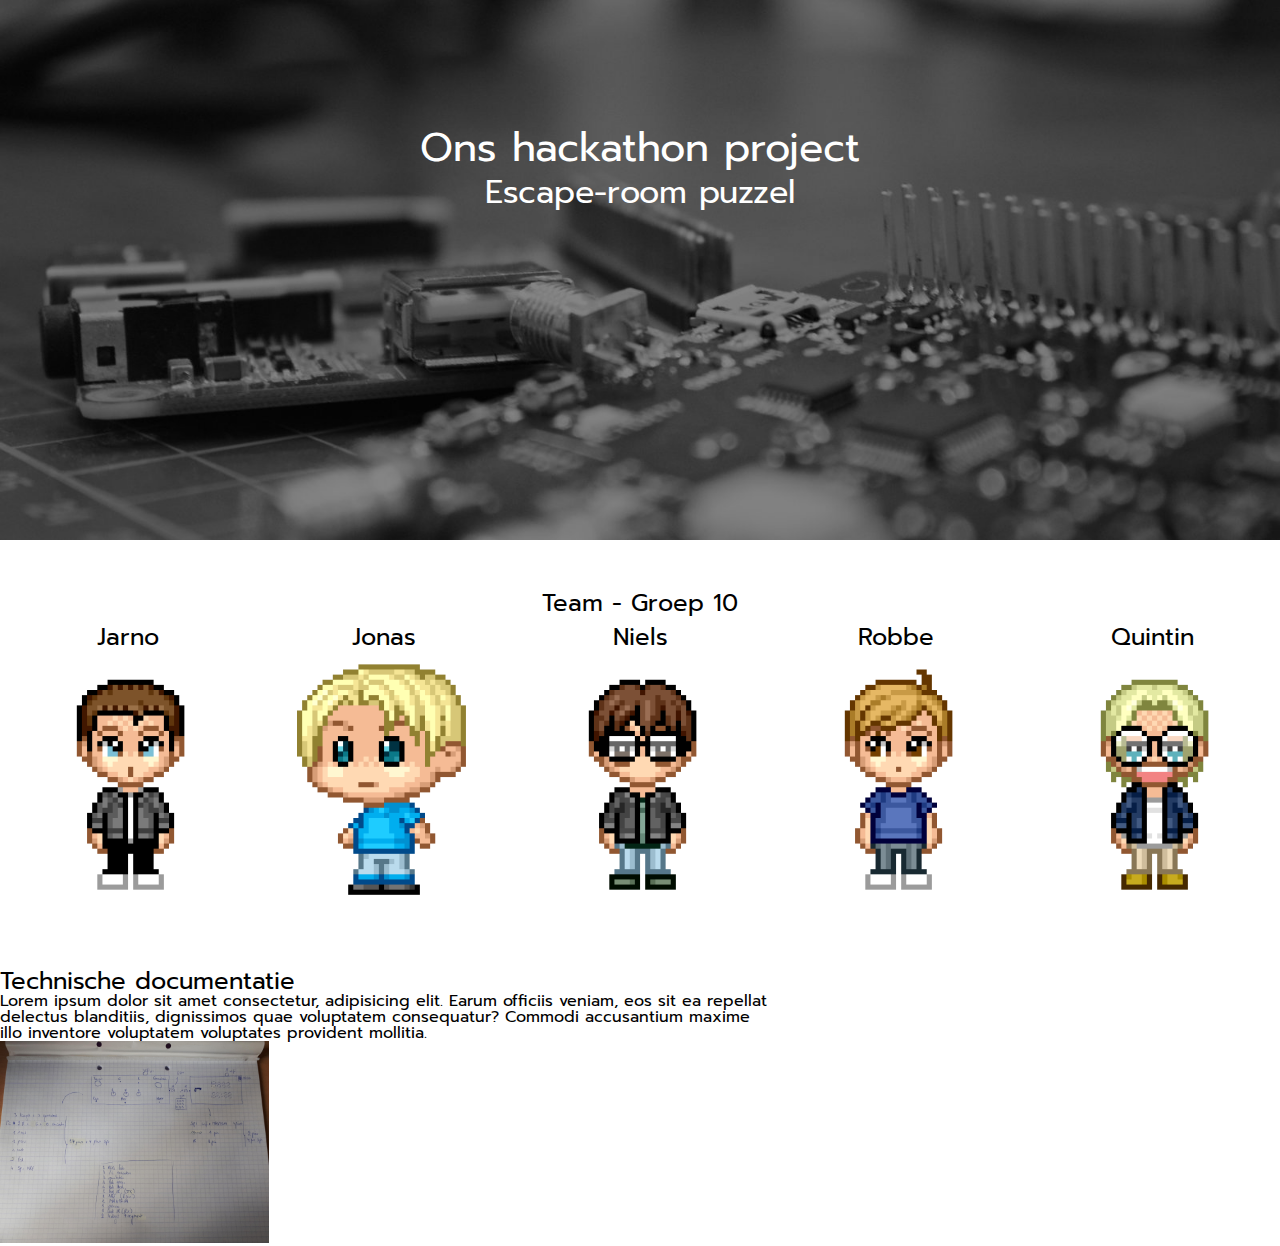
==== site/www/index.html @ fa6bba9a "Avatars toegevoegd-website" ====
<!DOCTYPE html>
<html lang="nl">

<head>
    <meta charset="UTF-8">
    <meta http-equiv="X-UA-Compatible" content="IE=edge">
    <meta name="viewport" content="width=device-width, initial-scale=1.0">
    <link rel="stylesheet" href="css/reset.css">
    <link rel="stylesheet" href="css/stijlblad.css">
    <link href="https://fonts.googleapis.com/css2?family=Prompt:wght@100;400;600&display=swap" rel="stylesheet">
    <link
    rel="stylesheet"
    href="https://cdnjs.cloudflare.com/ajax/libs/animate.css/4.1.1/animate.min.css"
  />
    <title>Hackathon</title>
</head>

<body>
    <header>
        <div>
            <h1>Ons hackathon project</h1>
            <h2>Escape-room puzzel</h2>
        </div>
    </header>

    <main>
        <div id="team">
            <h3>Team - Groep 10</h3>

            <div class="team-container">
                <div class="team-lid">
                    <h3>Jarno</h3>

                    <img src="images/jarno.png" alt="Pixelated Jarno" class="animate__animated animate__bounceIn">
                </div>

                <div class="team-lid">
                    <h3>Jonas</h3>

                    <img src="images/jonas.png" alt="Pixelated Jonas" class="animate__animated animate__bounceIn">
                </div>

                <div class="team-lid">
                    <h3>Niels</h3>

                    <img src="images/Niels.png" alt="Pixelated Niels" class="animate__animated animate__bounceIn">
                </div>

                <div class="team-lid">
                    <h3>Robbe</h3>

                    <img src="images/robbe.png" alt="Pixelated Robbe" class="animate__animated animate__bounceIn">
                </div>

                <div class="team-lid">
                    <h3>Quintin</h3>

                    <img src="images/quintin.png" alt="Pixelated Quintin" class="animate__animated animate__bounceIn">
                </div>
            </div>
        </div>



        <div>
            <h3>Technische documentatie</h3>

            <p>Lorem ipsum dolor sit amet consectetur, adipisicing elit. Earum officiis veniam, eos sit ea repellat
                delectus blanditiis, dignissimos quae voluptatem consequatur? Commodi accusantium maxime illo inventore
                voluptatem voluptates provident mollitia.</p>
            <div class="foto-container">
                <img src="images/earlyDoc.jpg" alt="Eerste schets">
            </div>
        </div>


    </main>



</body>

</html>
---- site/www/css/stijlblad.css ----
html{
    font-family: 'Prompt', sans-serif;
}
header{
    height:60vh;
    display: flex;
    width: 100%;
    align-items:center;
    flex-direction: column;
    background-image: url("../images/header.jpg");
    background-size: cover;
    background-repeat: no-repeat;
}
header div{
    margin-top: 10%;
    color: white;
    text-align: center;
}
h1{
    font-size: 2.5em;
}
h2{
    font-size: 2em;
}
h3{
    font-size: 1.5em;
}
header div h2{
    margin-top: 2%;
}
main{
    display: flex;
    flex-direction: column;
}
main div{
    width: 60%;
}
#team{
    width: 100%;
}
#team h3{
    text-align: center;
    margin-top: 4%;
}
.team-container{
    display:flex;
    width: 100%;
    margin-bottom: 5%;
    overflow: hidden;
}
.team-lid{
    display: flex;
    flex-direction: column;
}
.foto-container{
    width: 35%;
}
img{
    width: 100%;
}
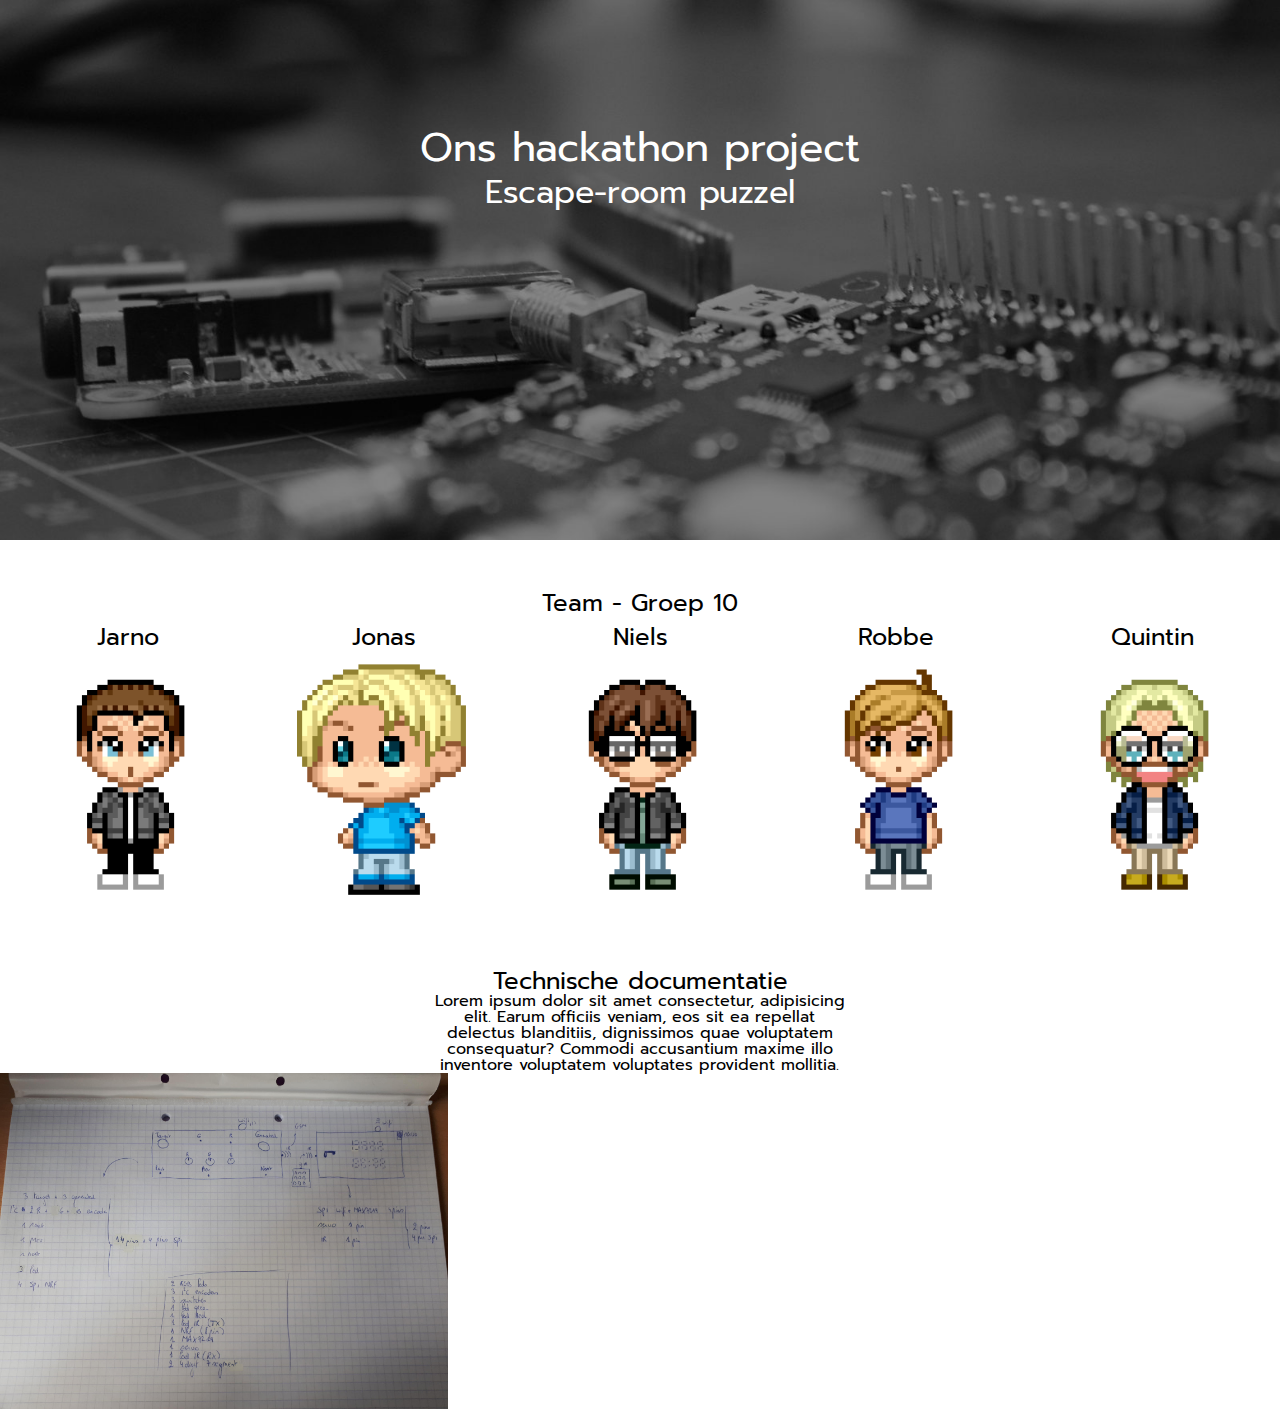
==== commit 2f24c72b: "d" ====
--- a/site/www/index.html
+++ b/site/www/index.html
@@ -62,7 +62,7 @@
 
 
 
-        <div>
+        <section>
             <h3>Technische documentatie</h3>
 
             <p>Lorem ipsum dolor sit amet consectetur, adipisicing elit. Earum officiis veniam, eos sit ea repellat
@@ -71,7 +71,7 @@
             <div class="foto-container">
                 <img src="images/earlyDoc.jpg" alt="Eerste schets">
             </div>
-        </div>
+        </section>
 
 
     </main>
--- a/site/www/css/stijlblad.css
+++ b/site/www/css/stijlblad.css
@@ -57,4 +57,11 @@
 }
 img{
     width: 100%;
+}
+section{
+    text-align: center;
+}
+section p {
+    width:33%;
+    margin: 0 auto;
 }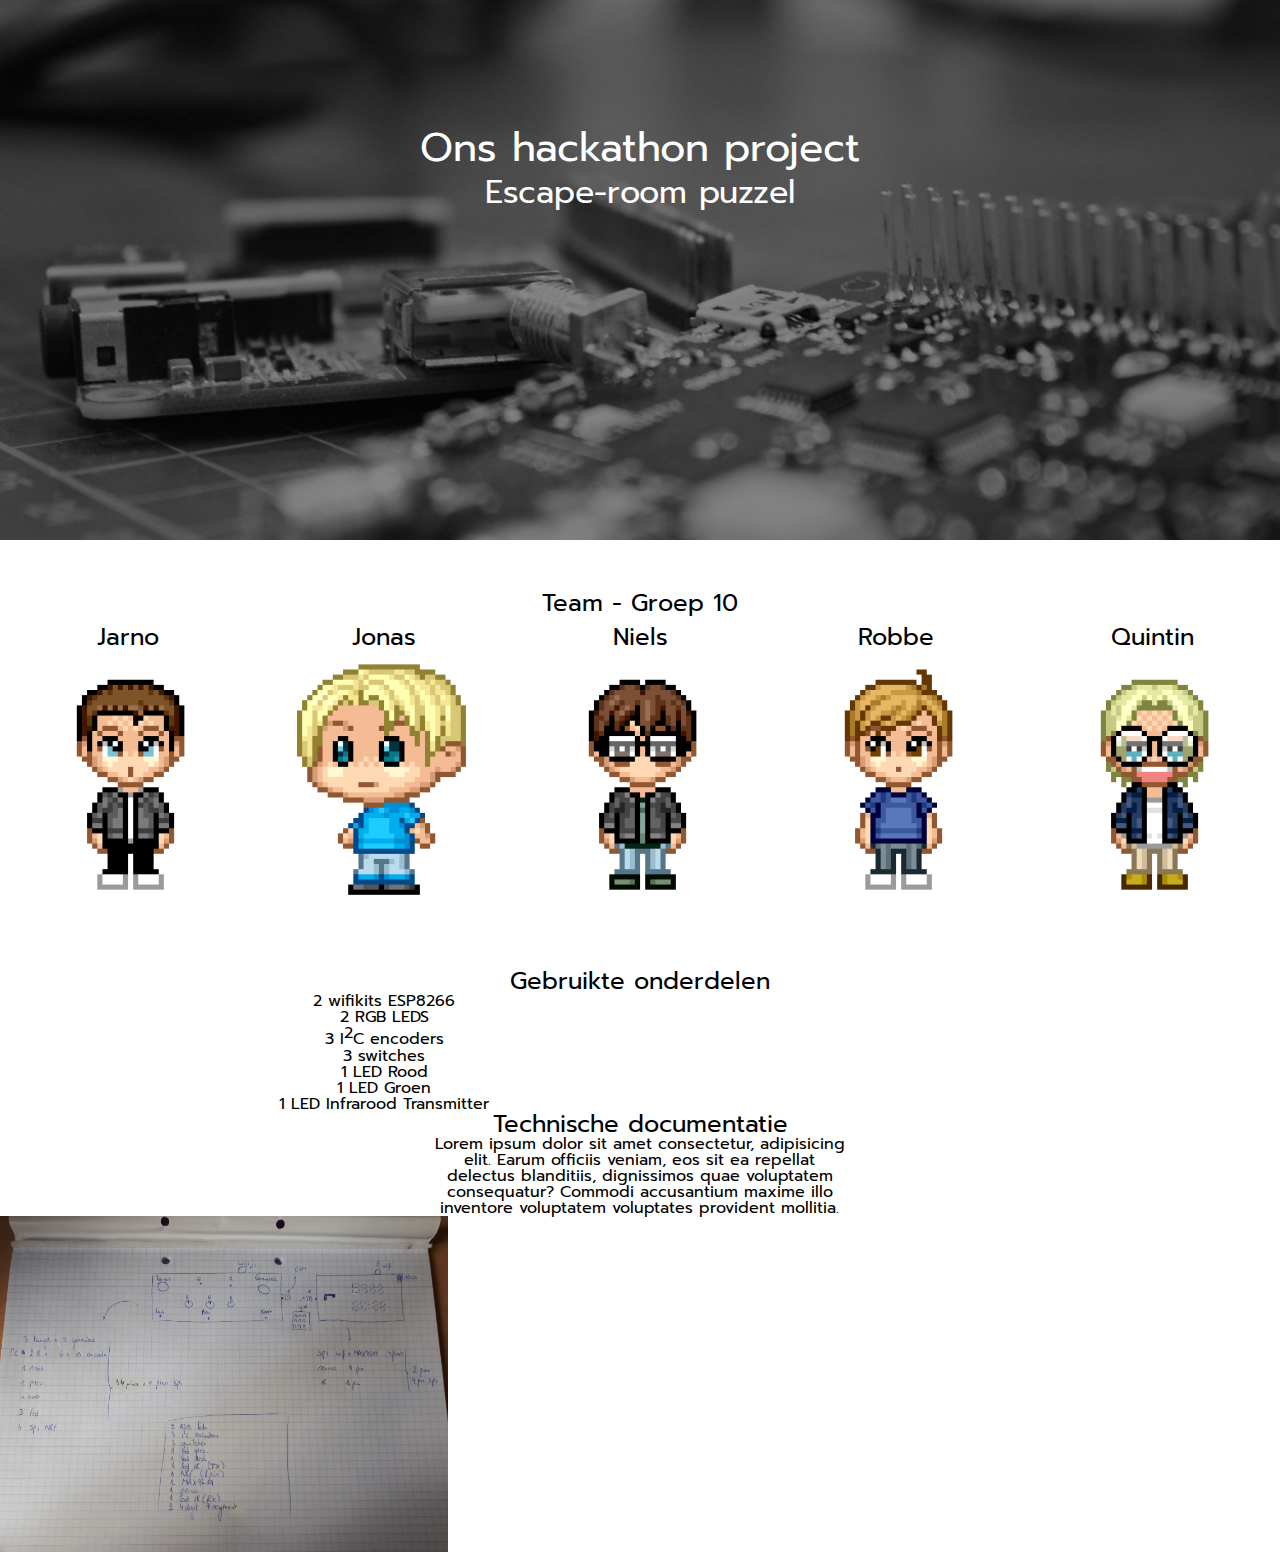
==== commit cc53498d: "onderdelen" ====
--- a/site/www/index.html
+++ b/site/www/index.html
@@ -8,10 +8,7 @@
     <link rel="stylesheet" href="css/reset.css">
     <link rel="stylesheet" href="css/stijlblad.css">
     <link href="https://fonts.googleapis.com/css2?family=Prompt:wght@100;400;600&display=swap" rel="stylesheet">
-    <link
-    rel="stylesheet"
-    href="https://cdnjs.cloudflare.com/ajax/libs/animate.css/4.1.1/animate.min.css"
-  />
+    <link rel="stylesheet" href="https://cdnjs.cloudflare.com/ajax/libs/animate.css/4.1.1/animate.min.css" />
     <title>Hackathon</title>
 </head>
 
@@ -60,6 +57,25 @@
             </div>
         </div>
 
+        <section>
+            <h3>Gebruikte onderdelen</h3>
+
+            <div class="tabel">
+                <ul>
+                    <li>2 wifikits ESP8266</li>
+                    <li>2 RGB LEDS</li>
+                    <li>3 I<span class="subscript">2</span>C encoders</li>
+                    <li>3 switches</li>
+                    <li>1 LED Rood</li>
+                    <li>1 LED Groen</li>
+                    <li>1 LED Infrarood Transmitter</li>
+                    <li></li>
+                    <li></li>
+                    <li></li>
+                </ul>
+            </div>
+        </section>
+
 
 
         <section>
--- a/site/www/css/stijlblad.css
+++ b/site/www/css/stijlblad.css
@@ -64,4 +64,7 @@
 section p {
     width:33%;
     margin: 0 auto;
+}
+.subscript{
+    vertical-align: super;
 }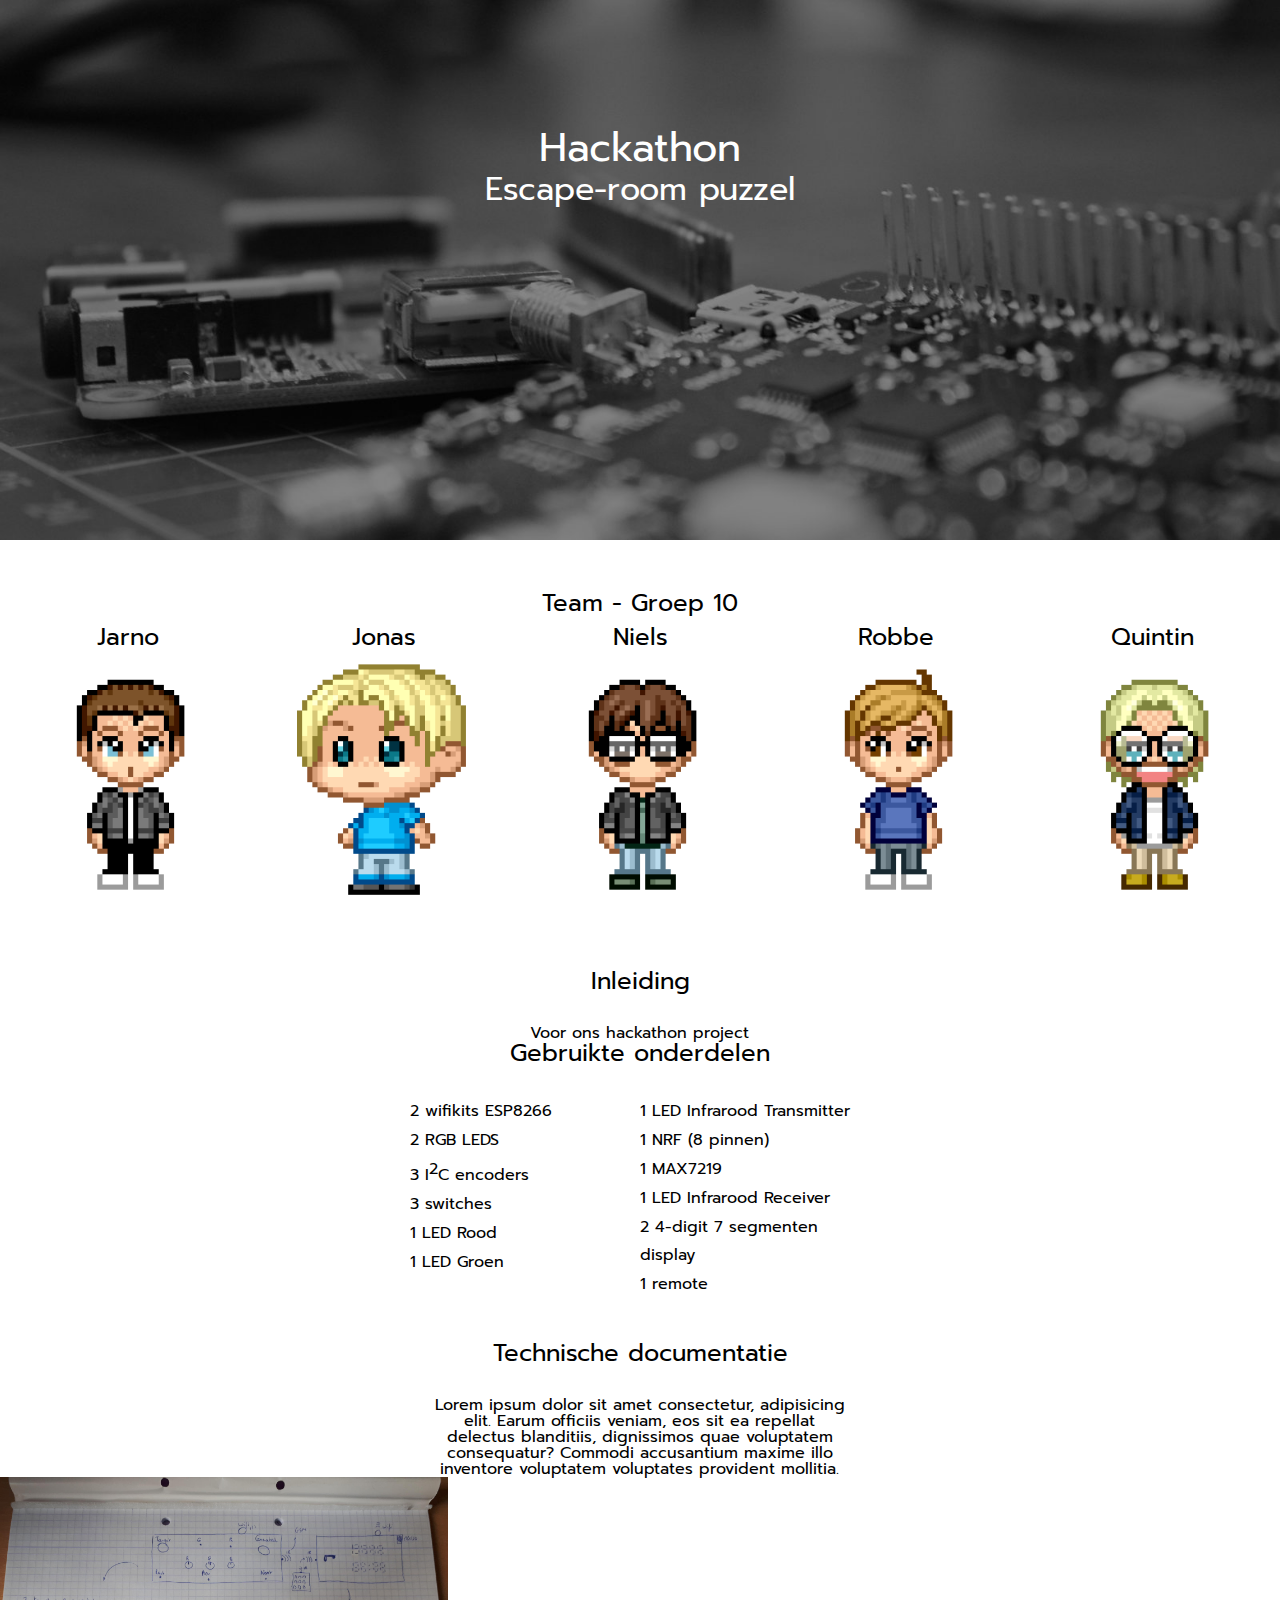
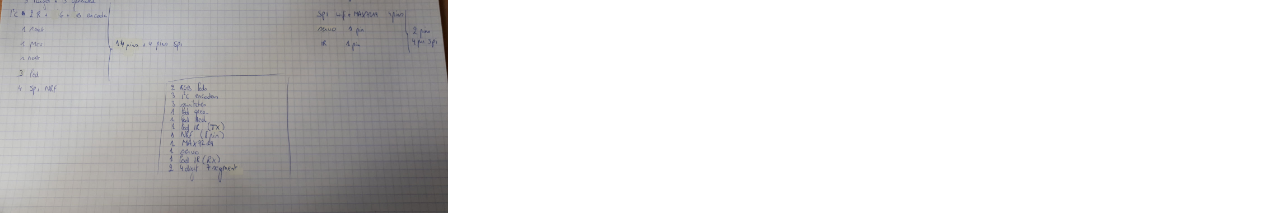
==== commit fdb6254e: "fixes" ====
--- a/site/www/index.html
+++ b/site/www/index.html
@@ -15,7 +15,7 @@
 <body>
     <header>
         <div>
-            <h1>Ons hackathon project</h1>
+            <h1>Hackathon</h1>
             <h2>Escape-room puzzel</h2>
         </div>
     </header>
@@ -58,6 +58,12 @@
         </div>
 
         <section>
+            <h3>Inleiding</h3>
+
+            <p>Voor ons hackathon project</p>
+        </section>
+
+        <section>
             <h3>Gebruikte onderdelen</h3>
 
             <div class="tabel">
@@ -68,15 +74,17 @@
                     <li>3 switches</li>
                     <li>1 LED Rood</li>
                     <li>1 LED Groen</li>
+                </ul>
+                <ul>
                     <li>1 LED Infrarood Transmitter</li>
-                    <li></li>
-                    <li></li>
-                    <li></li>
+                    <li>1 NRF (8 pinnen)</li>
+                    <li>1 MAX7219</li>
+                    <li>1 LED Infrarood Receiver</li>
+                    <li>2 4-digit 7 segmenten display</li>
+                    <li>1 remote</li>
                 </ul>
             </div>
         </section>
-
-
 
         <section>
             <h3>Technische documentatie</h3>
--- a/site/www/css/stijlblad.css
+++ b/site/www/css/stijlblad.css
@@ -65,6 +65,22 @@
     width:33%;
     margin: 0 auto;
 }
+section h3{
+    margin-bottom: 2.5%;
+}
 .subscript{
     vertical-align: super;
+}
+.tabel{
+    margin:0 auto;
+    display: flex;
+    align-items: center;
+    justify-content:center;
+    text-align: left;
+    margin-bottom: 5%;
+}
+.tabel ul{
+    line-height: 180%;
+    height:20vh;
+    width:30%;
 }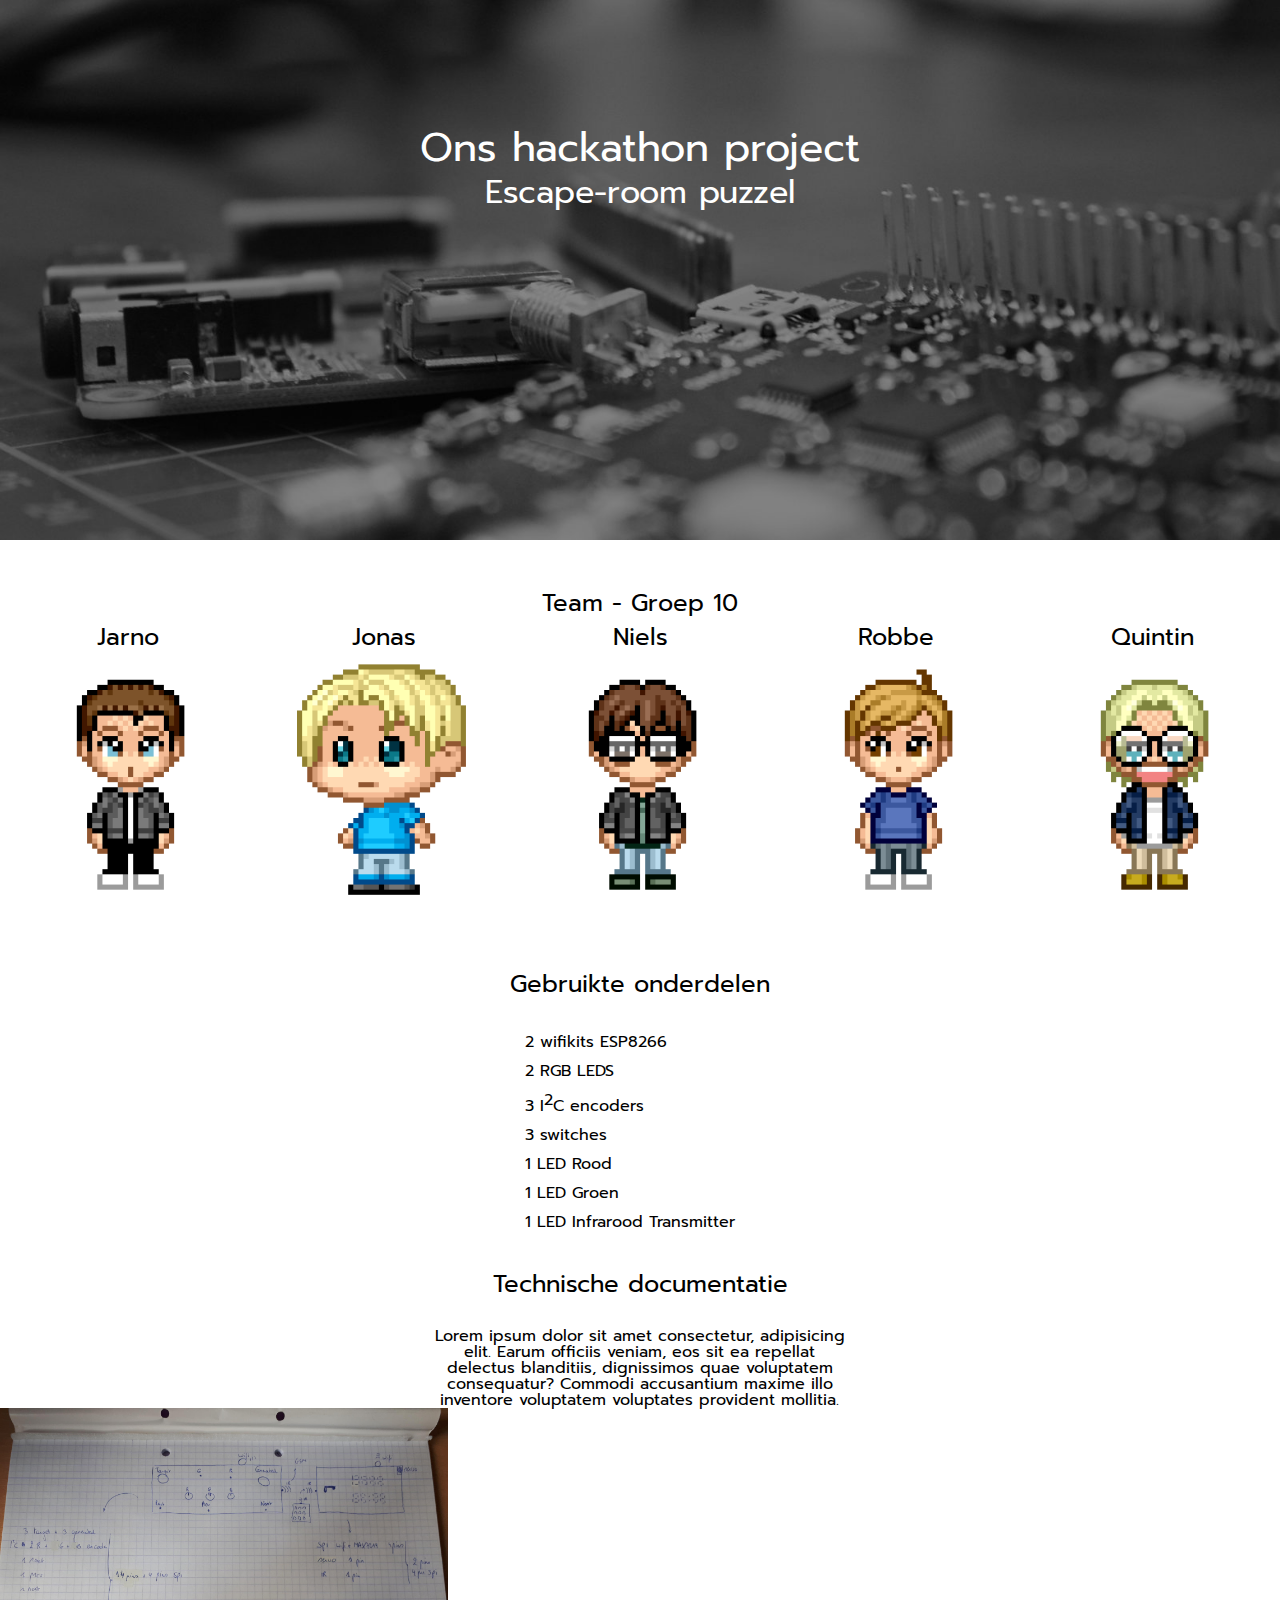
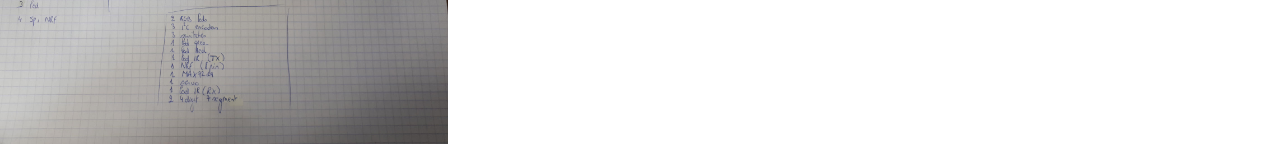
==== commit 308a56e1: "ik heb iets aangepast" ====
--- a/site/www/index.html
+++ b/site/www/index.html
@@ -15,7 +15,7 @@
 <body>
     <header>
         <div>
-            <h1>Hackathon</h1>
+            <h1>Ons hackathon project</h1>
             <h2>Escape-room puzzel</h2>
         </div>
     </header>
@@ -28,40 +28,34 @@
                 <div class="team-lid">
                     <h3>Jarno</h3>
 
-                    <img src="images/jarno.png" alt="Pixelated Jarno" class="animate__animated animate__bounceIn">
+                    <a href="./team/jarno.html"><img src="images/jarno.png" alt="Pixelated Jarno" class="animate__animated animate__bounceIn"></a>
                 </div>
 
                 <div class="team-lid">
                     <h3>Jonas</h3>
 
-                    <img src="images/jonas.png" alt="Pixelated Jonas" class="animate__animated animate__bounceIn">
+                    <a href="./team/jonas.html"><img src="images/jonas.png" alt="Pixelated Jonas" class="animate__animated animate__bounceIn"></a>
                 </div>
 
                 <div class="team-lid">
                     <h3>Niels</h3>
 
-                    <img src="images/Niels.png" alt="Pixelated Niels" class="animate__animated animate__bounceIn">
+                    <a href="./team/niels.html"><img src="images/Niels.png" alt="Pixelated Niels" class="animate__animated animate__bounceIn"></a>
                 </div>
 
                 <div class="team-lid">
                     <h3>Robbe</h3>
 
-                    <img src="images/robbe.png" alt="Pixelated Robbe" class="animate__animated animate__bounceIn">
+                    <a href="./team/robbe.html"><img src="images/robbe.png" alt="Pixelated Robbe" class="animate__animated animate__bounceIn"></a>
                 </div>
 
                 <div class="team-lid">
                     <h3>Quintin</h3>
 
-                    <img src="images/quintin.png" alt="Pixelated Quintin" class="animate__animated animate__bounceIn">
+                    <a href="./team/quintin.html"><img src="images/quintin.png" alt="Pixelated Quintin" class="animate__animated animate__bounceIn"></a>
                 </div>
             </div>
         </div>
-
-        <section>
-            <h3>Inleiding</h3>
-
-            <p>Voor ons hackathon project</p>
-        </section>
 
         <section>
             <h3>Gebruikte onderdelen</h3>
@@ -74,17 +68,15 @@
                     <li>3 switches</li>
                     <li>1 LED Rood</li>
                     <li>1 LED Groen</li>
-                </ul>
-                <ul>
                     <li>1 LED Infrarood Transmitter</li>
-                    <li>1 NRF (8 pinnen)</li>
-                    <li>1 MAX7219</li>
-                    <li>1 LED Infrarood Receiver</li>
-                    <li>2 4-digit 7 segmenten display</li>
-                    <li>1 remote</li>
+                    <li></li>
+                    <li></li>
+                    <li></li>
                 </ul>
             </div>
         </section>
+
+
 
         <section>
             <h3>Technische documentatie</h3>
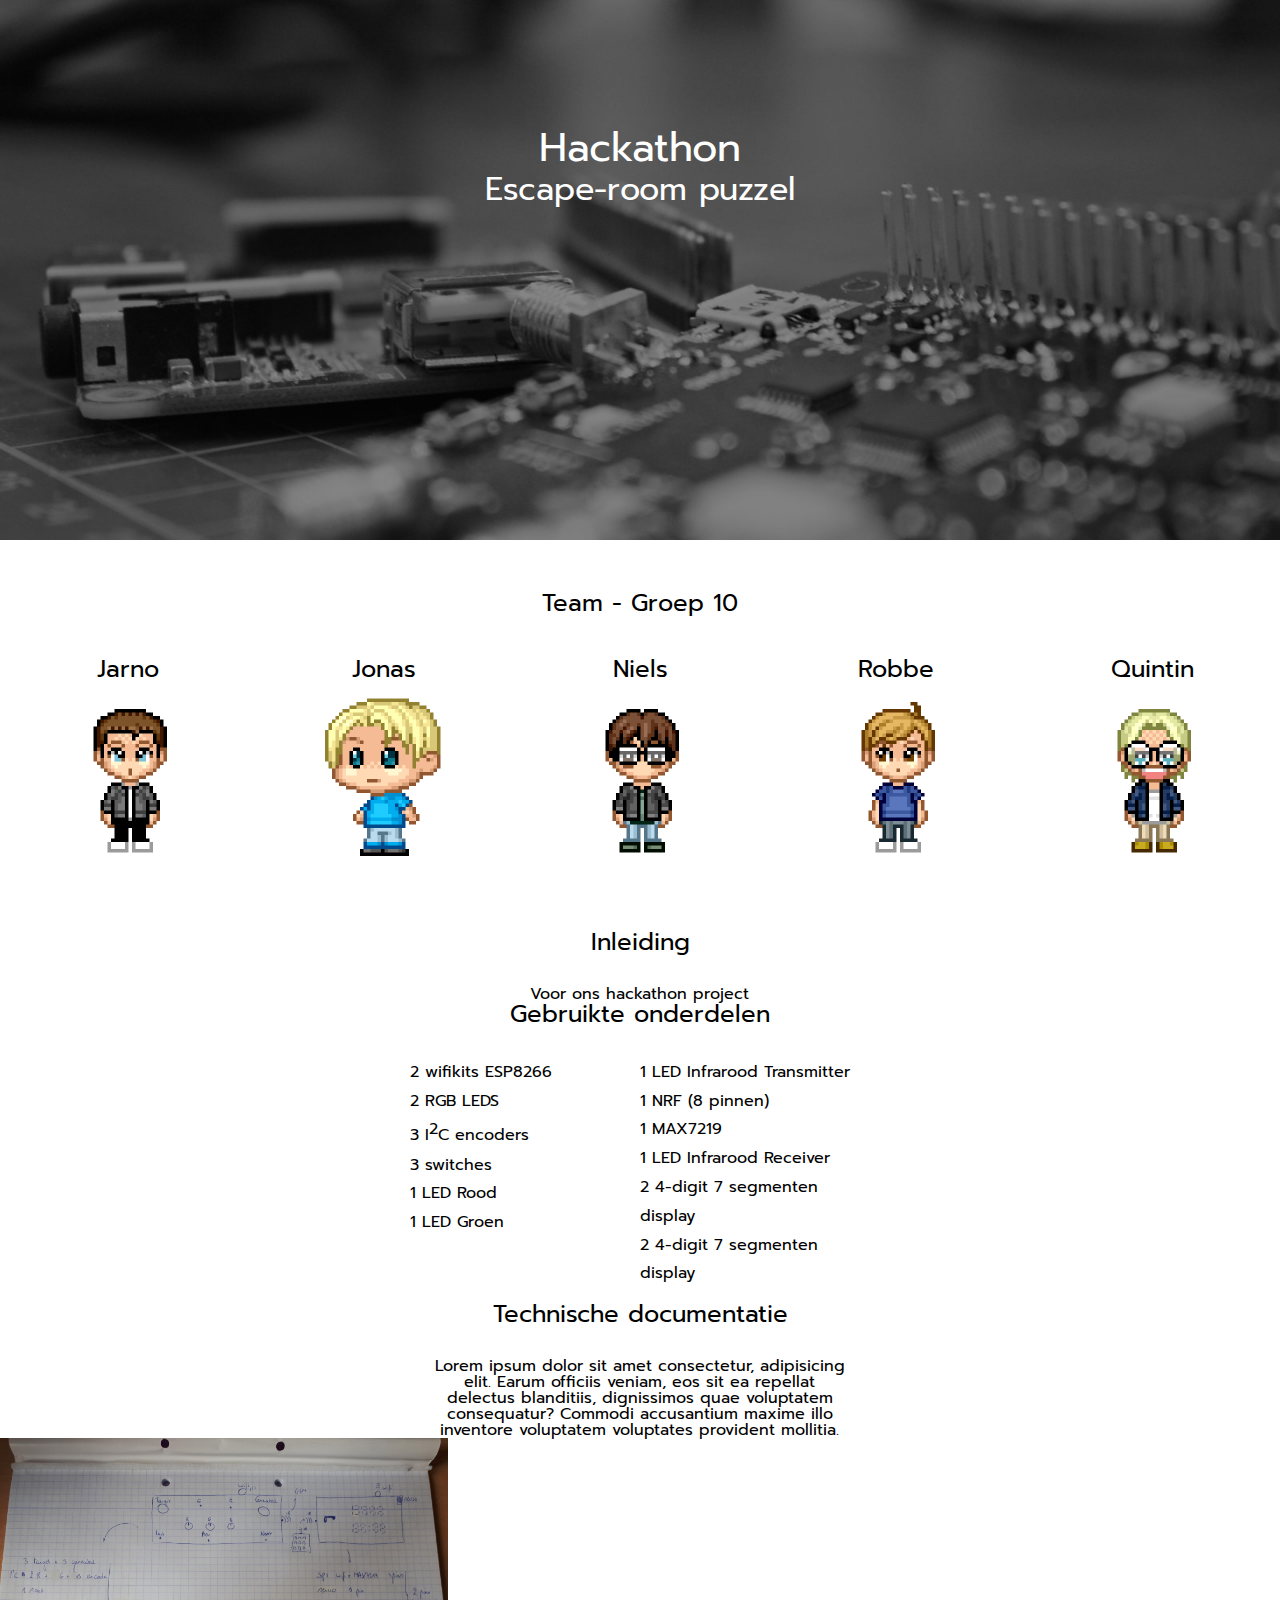
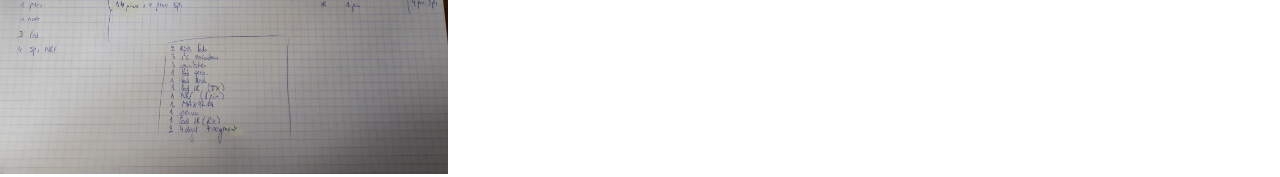
==== commit d3e119a7: "Hovers" ====
--- a/site/www/index.html
+++ b/site/www/index.html
@@ -15,7 +15,7 @@
 <body>
     <header>
         <div>
-            <h1>Ons hackathon project</h1>
+            <h1>Hackathon</h1>
             <h2>Escape-room puzzel</h2>
         </div>
     </header>
@@ -27,35 +27,65 @@
             <div class="team-container">
                 <div class="team-lid">
                     <h3>Jarno</h3>
-
-                    <a href="./team/jarno.html"><img src="images/jarno.png" alt="Pixelated Jarno" class="animate__animated animate__bounceIn"></a>
+                    <a href="./team/jarno.html">
+                        <div class="foto-wrap">
+                            <img src="images/jarno.png" alt="Pixelated Jarno"
+                                class="animate__animated animate__bounceIn">
+                            <p>Bekijk zijn werk</p>
+                        </div>
+                    </a>
                 </div>
-
                 <div class="team-lid">
                     <h3>Jonas</h3>
-
-                    <a href="./team/jonas.html"><img src="images/jonas.png" alt="Pixelated Jonas" class="animate__animated animate__bounceIn"></a>
+                    <a href="./team/jonas.html">
+                        <div class="foto-wrap">
+                            <img src="images/jonas.png" alt="Pixelated Jonas"
+                                class="animate__animated animate__bounceIn">
+                            <p>Bekijk zijn werk</p>
+                        </div>
+                    </a>
                 </div>
 
                 <div class="team-lid">
                     <h3>Niels</h3>
-
-                    <a href="./team/niels.html"><img src="images/Niels.png" alt="Pixelated Niels" class="animate__animated animate__bounceIn"></a>
+                    <a href="./team/niels.html">
+                        <div class="foto-wrap">
+                            <img src="images/Niels.png" alt="Pixelated Niels"
+                                class="animate__animated animate__bounceIn">
+                            <p>Bekijk zijn werk</p>
+                        </div>
+                    </a>
                 </div>
 
                 <div class="team-lid">
                     <h3>Robbe</h3>
-
-                    <a href="./team/robbe.html"><img src="images/robbe.png" alt="Pixelated Robbe" class="animate__animated animate__bounceIn"></a>
+                    <a href="./team/robbe.html">
+                        <div class="foto-wrap">
+                            <img src="images/robbe.png" alt="Pixelated Robbe"
+                                class="animate__animated animate__bounceIn">
+                            <p>Bekijk zijn werk</p>
+                        </div>
+                    </a>
                 </div>
 
                 <div class="team-lid">
                     <h3>Quintin</h3>
-
-                    <a href="./team/quintin.html"><img src="images/quintin.png" alt="Pixelated Quintin" class="animate__animated animate__bounceIn"></a>
+                    <a href="./team/quintin.html">
+                        <div class="foto-wrap">
+                            <img src="images/quintin.png" alt="Pixelated Quintin"
+                                class="animate__animated animate__bounceIn">
+                            <p>Bekijk zijn werk</p>
+                        </div>
+                    </a>
                 </div>
             </div>
         </div>
+
+        <section>
+            <h3>Inleiding</h3>
+
+            <p>Voor ons hackathon project</p>
+        </section>
 
         <section>
             <h3>Gebruikte onderdelen</h3>
@@ -68,10 +98,14 @@
                     <li>3 switches</li>
                     <li>1 LED Rood</li>
                     <li>1 LED Groen</li>
+                </ul>
+                <ul>
                     <li>1 LED Infrarood Transmitter</li>
-                    <li></li>
-                    <li></li>
-                    <li></li>
+                    <li>1 NRF (8 pinnen)</li>
+                    <li>1 MAX7219</li>
+                    <li>1 LED Infrarood Receiver</li>
+                    <li>2 4-digit 7 segmenten display</li>
+                    <li>2 4-digit 7 segmenten display</li>
                 </ul>
             </div>
         </section>
--- a/site/www/css/stijlblad.css
+++ b/site/www/css/stijlblad.css
@@ -41,6 +41,7 @@
 #team h3{
     text-align: center;
     margin-top: 4%;
+    margin-bottom:2.5%;
 }
 .team-container{
     display:flex;
@@ -51,6 +52,43 @@
 .team-lid{
     display: flex;
     flex-direction: column;
+    justify-content: center;
+    align-items: center;
+}
+.team-lid h3{
+
+}
+.foto-wrap{
+    position: relative;
+    width: 70%;
+    margin: 0 auto;
+    transition: all 0.2s ease-in-out;
+}
+.foto-wrap img{
+    transition: all 0.1s ease-in-out;
+}
+.foto-wrap:hover img{
+    filter: blur(5px);
+}
+.foto-wrap:hover p{
+    font-weight: bold;
+    color: black;
+    visibility:visible;
+    opacity:1;
+    display: flex;
+    align-items: center;
+    justify-content: center;
+    text-decoration: underline;
+}
+.foto-wrap p{
+    position: absolute;
+    top: 0;
+    bottom: 0;
+    left: 0;
+    right: 0;
+    color: #fff;
+    visibility: hidden;
+    opacity: 0;
 }
 .foto-container{
     width: 35%;
@@ -83,4 +121,7 @@
     line-height: 180%;
     height:20vh;
     width:30%;
+}
+.team-hover:hover{
+    filter: blur(5px);
 }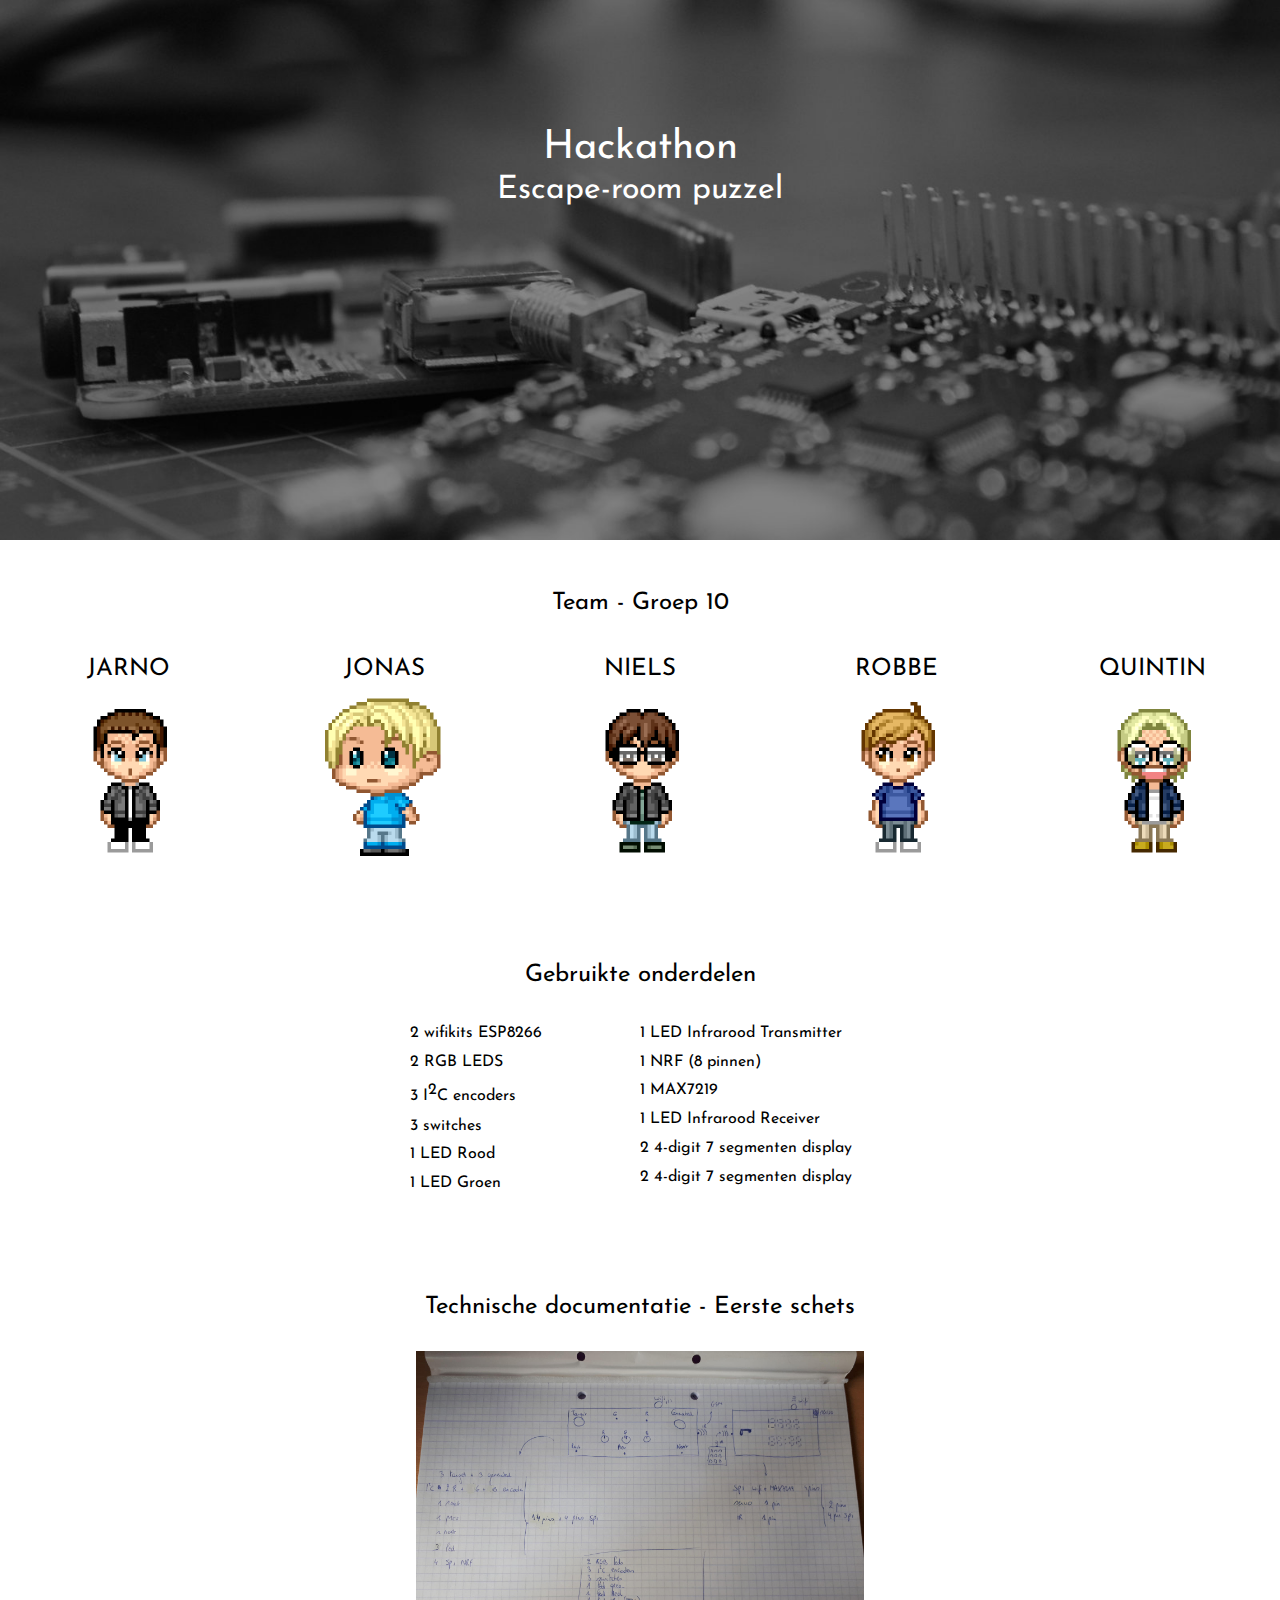
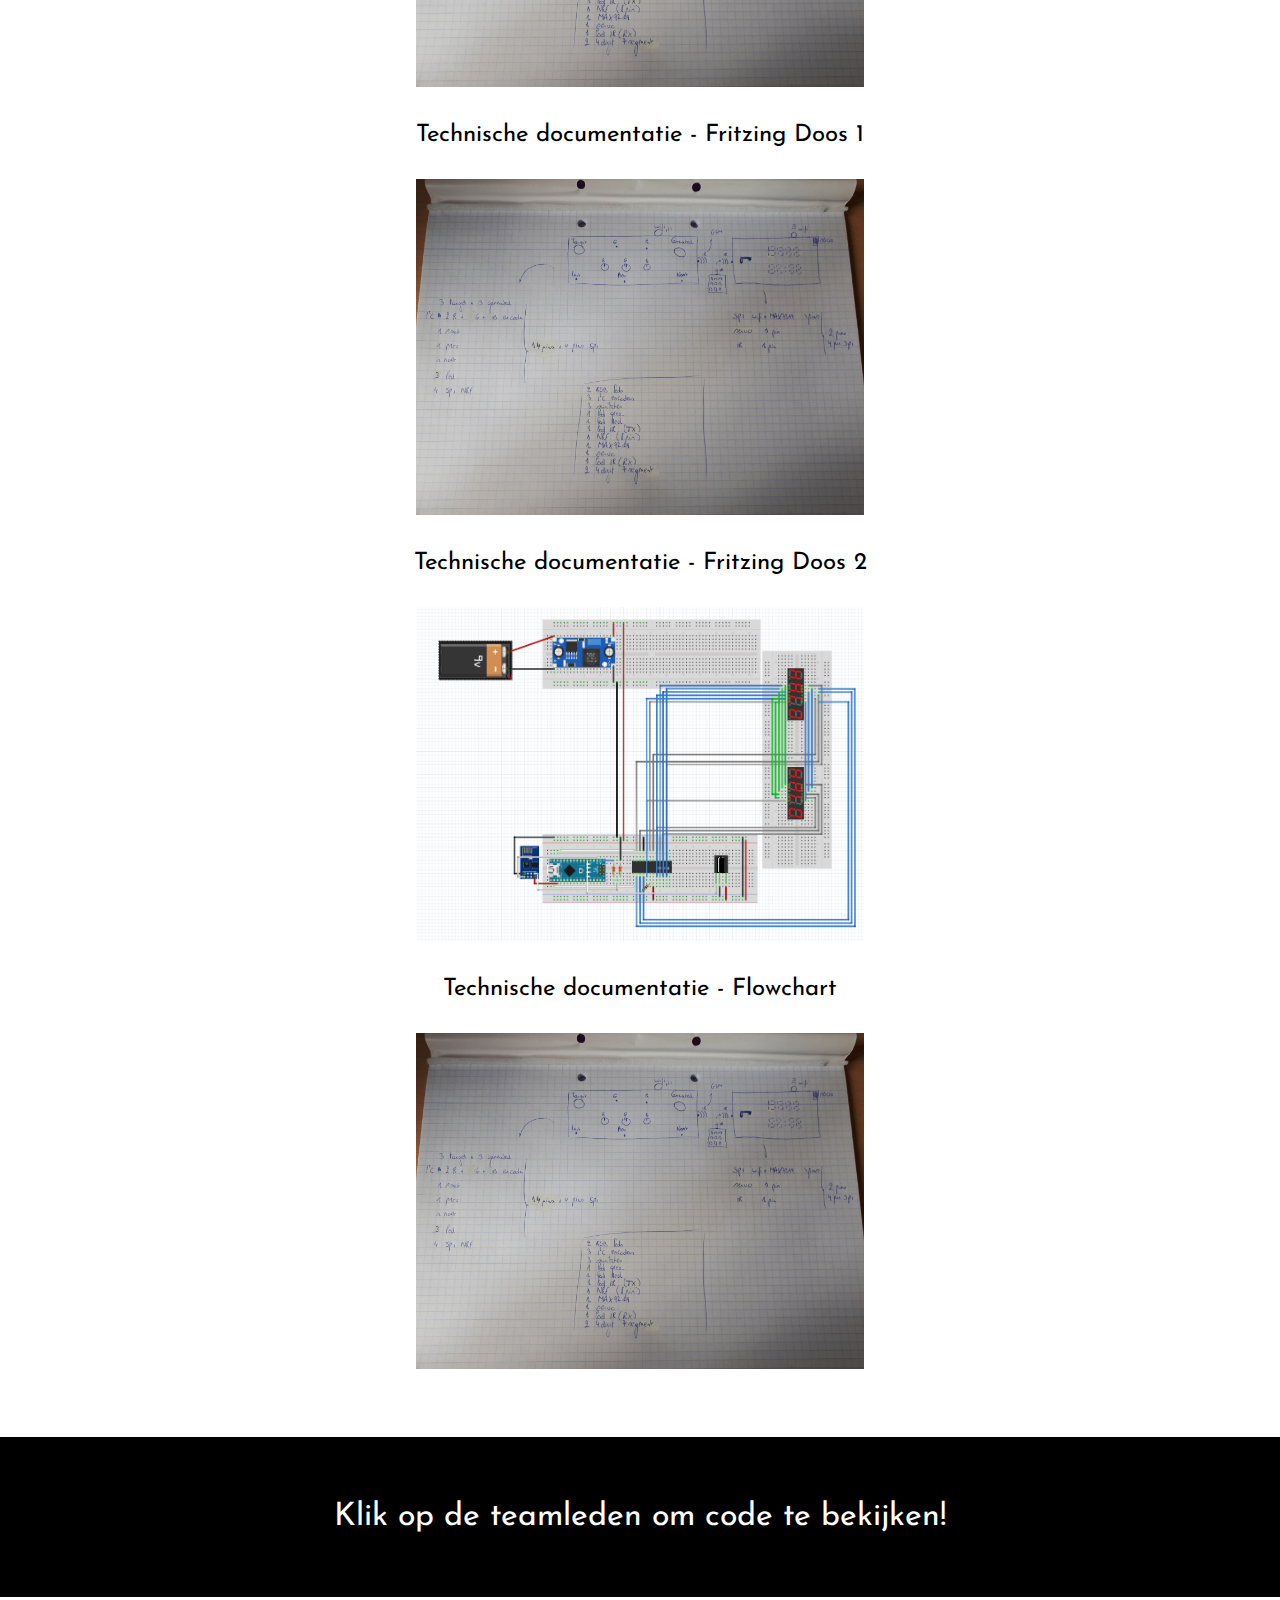
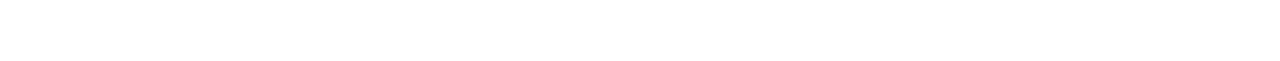
==== commit fb009532: "Favicon, teamleden pagina's etc etc" ====
--- a/site/www/index.html
+++ b/site/www/index.html
@@ -5,9 +5,16 @@
     <meta charset="UTF-8">
     <meta http-equiv="X-UA-Compatible" content="IE=edge">
     <meta name="viewport" content="width=device-width, initial-scale=1.0">
+    <link rel="apple-touch-icon" sizes="180x180" href="images/favicon/apple-touch-icon.png">
+    <link rel="icon" type="image/png" sizes="32x32" href="images/favicon/favicon-32x32.png">
+    <link rel="icon" type="image/png" sizes="16x16" href="images/favicon/favicon-16x16.png">
+    <link rel="manifest" href="images/favicon/site.webmanifest">
+    <link rel="mask-icon" href="images/favicon/safari-pinned-tab.svg" color="#5bbad5">
+    <meta name="msapplication-TileColor" content="#da532c">
+    <meta name="theme-color" content="#ffffff">
     <link rel="stylesheet" href="css/reset.css">
     <link rel="stylesheet" href="css/stijlblad.css">
-    <link href="https://fonts.googleapis.com/css2?family=Prompt:wght@100;400;600&display=swap" rel="stylesheet">
+    <link href="https://fonts.googleapis.com/css2?family=Josefin+Sans:wght@100;400;700&display=swap" rel="stylesheet">
     <link rel="stylesheet" href="https://cdnjs.cloudflare.com/ajax/libs/animate.css/4.1.1/animate.min.css" />
     <title>Hackathon</title>
 </head>
@@ -26,7 +33,7 @@
 
             <div class="team-container">
                 <div class="team-lid">
-                    <h3>Jarno</h3>
+                    <h3>JARNO</h3>
                     <a href="./team/jarno.html">
                         <div class="foto-wrap">
                             <img src="images/jarno.png" alt="Pixelated Jarno"
@@ -36,7 +43,7 @@
                     </a>
                 </div>
                 <div class="team-lid">
-                    <h3>Jonas</h3>
+                    <h3>JONAS</h3>
                     <a href="./team/jonas.html">
                         <div class="foto-wrap">
                             <img src="images/jonas.png" alt="Pixelated Jonas"
@@ -47,7 +54,7 @@
                 </div>
 
                 <div class="team-lid">
-                    <h3>Niels</h3>
+                    <h3>NIELS</h3>
                     <a href="./team/niels.html">
                         <div class="foto-wrap">
                             <img src="images/Niels.png" alt="Pixelated Niels"
@@ -58,7 +65,7 @@
                 </div>
 
                 <div class="team-lid">
-                    <h3>Robbe</h3>
+                    <h3>ROBBE</h3>
                     <a href="./team/robbe.html">
                         <div class="foto-wrap">
                             <img src="images/robbe.png" alt="Pixelated Robbe"
@@ -69,7 +76,7 @@
                 </div>
 
                 <div class="team-lid">
-                    <h3>Quintin</h3>
+                    <h3>QUINTIN</h3>
                     <a href="./team/quintin.html">
                         <div class="foto-wrap">
                             <img src="images/quintin.png" alt="Pixelated Quintin"
@@ -81,11 +88,6 @@
             </div>
         </div>
 
-        <section>
-            <h3>Inleiding</h3>
-
-            <p>Voor ons hackathon project</p>
-        </section>
 
         <section>
             <h3>Gebruikte onderdelen</h3>
@@ -113,19 +115,39 @@
 
 
         <section>
-            <h3>Technische documentatie</h3>
-
-            <p>Lorem ipsum dolor sit amet consectetur, adipisicing elit. Earum officiis veniam, eos sit ea repellat
-                delectus blanditiis, dignissimos quae voluptatem consequatur? Commodi accusantium maxime illo inventore
-                voluptatem voluptates provident mollitia.</p>
+            <h3>Technische documentatie - Eerste schets</h3>
             <div class="foto-container">
                 <img src="images/earlyDoc.jpg" alt="Eerste schets">
+            </div>
+        </section>
+
+        <section>
+            <h3>Technische documentatie - Fritzing Doos 1</h3>
+            <div class="foto-container">
+                <img src="images/earlyDoc.jpg" alt="Flowchart">
+            </div>
+        </section>
+
+        <section>
+            <h3>Technische documentatie - Fritzing Doos 2</h3>
+            <div class="foto-container">
+                <img src="images/doos2.png" alt="Flowchart">
+            </div>
+        </section>
+
+        <section>
+            <h3>Technische documentatie - Flowchart</h3>
+            <div class="foto-container">
+                <img src="images/earlyDoc.jpg" alt="Flowchart">
             </div>
         </section>
 
 
     </main>
 
+    <div class="reminder">
+        <h2>Klik op de teamleden om code te bekijken!</h2>
+    </div>
 
 
 </body>
--- a/site/www/css/stijlblad.css
+++ b/site/www/css/stijlblad.css
@@ -1,5 +1,16 @@
 html{
-    font-family: 'Prompt', sans-serif;
+    font-family: 'Josefin Sans', sans-serif;
+}
+.back{
+    position: fixed;
+    top: 2%;
+    left: 2%;
+    font-size: 4em;
+    color: white;
+}
+.back i{
+    color: #444444;
+    text-shadow: 1px 0px 1px #CCCCCC, 0px 1px 1px #EEEEEE, 2px 1px 1px #CCCCCC, 1px 2px 1px #EEEEEE, 3px 2px 1px #CCCCCC, 2px 3px 1px #EEEEEE, 4px 3px 1px #CCCCCC, 3px 4px 1px #EEEEEE, 5px 4px 1px #CCCCCC, 4px 5px 1px #EEEEEE, 6px 5px 1px #CCCCCC, 5px 6px 1px #EEEEEE, 7px 6px 1px #CCCCCC;
 }
 header{
     height:60vh;
@@ -92,6 +103,7 @@
 }
 .foto-container{
     width: 35%;
+    margin: 0 auto;
 }
 img{
     width: 100%;
@@ -104,7 +116,7 @@
     margin: 0 auto;
 }
 section h3{
-    margin-bottom: 2.5%;
+    margin: 2.5% 0;
 }
 .subscript{
     vertical-align: super;
@@ -124,4 +136,17 @@
 }
 .team-hover:hover{
     filter: blur(5px);
+}
+.code{
+    width:70%;
+    height:50vh;
+    overflow: scroll;
+    margin: 0 auto;
+}
+.reminder{
+    text-align: center;
+    padding: 5%;
+    background-color: black;
+    color: white;
+    margin: 5% 0;
 }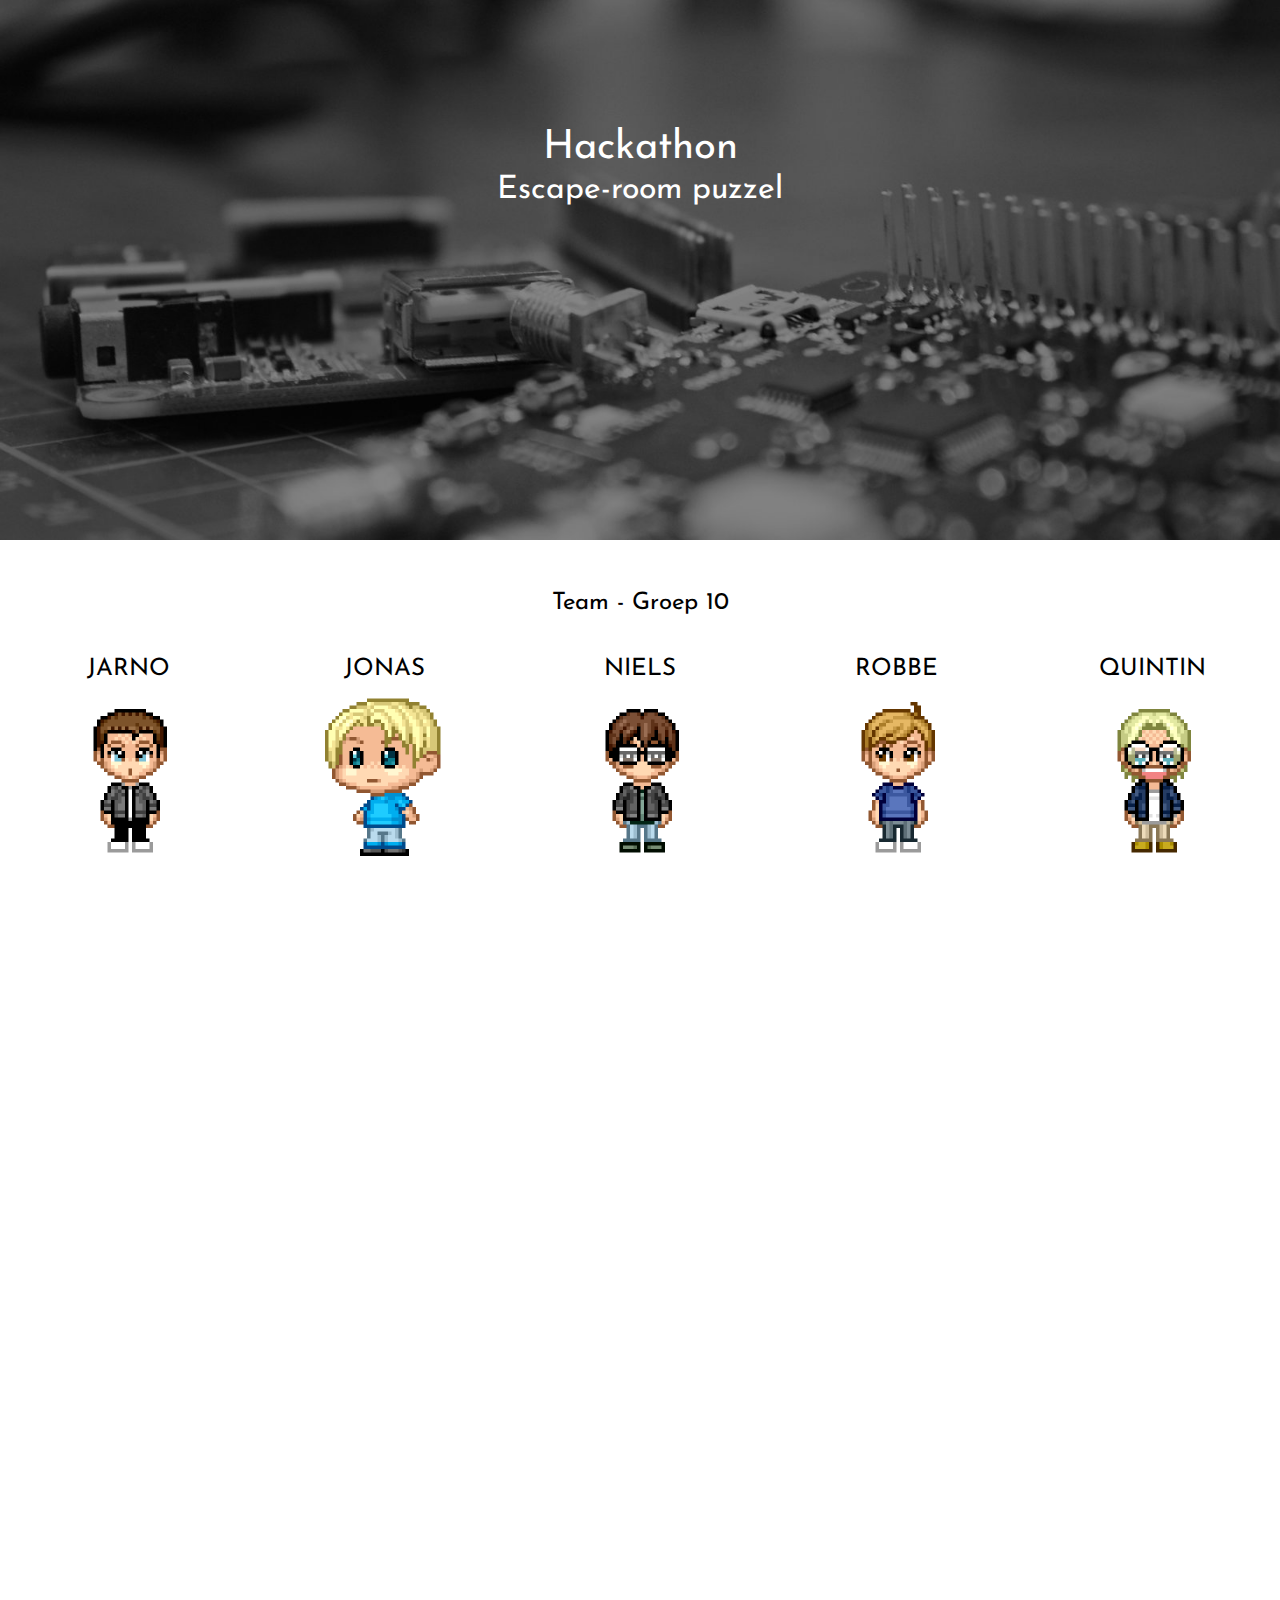
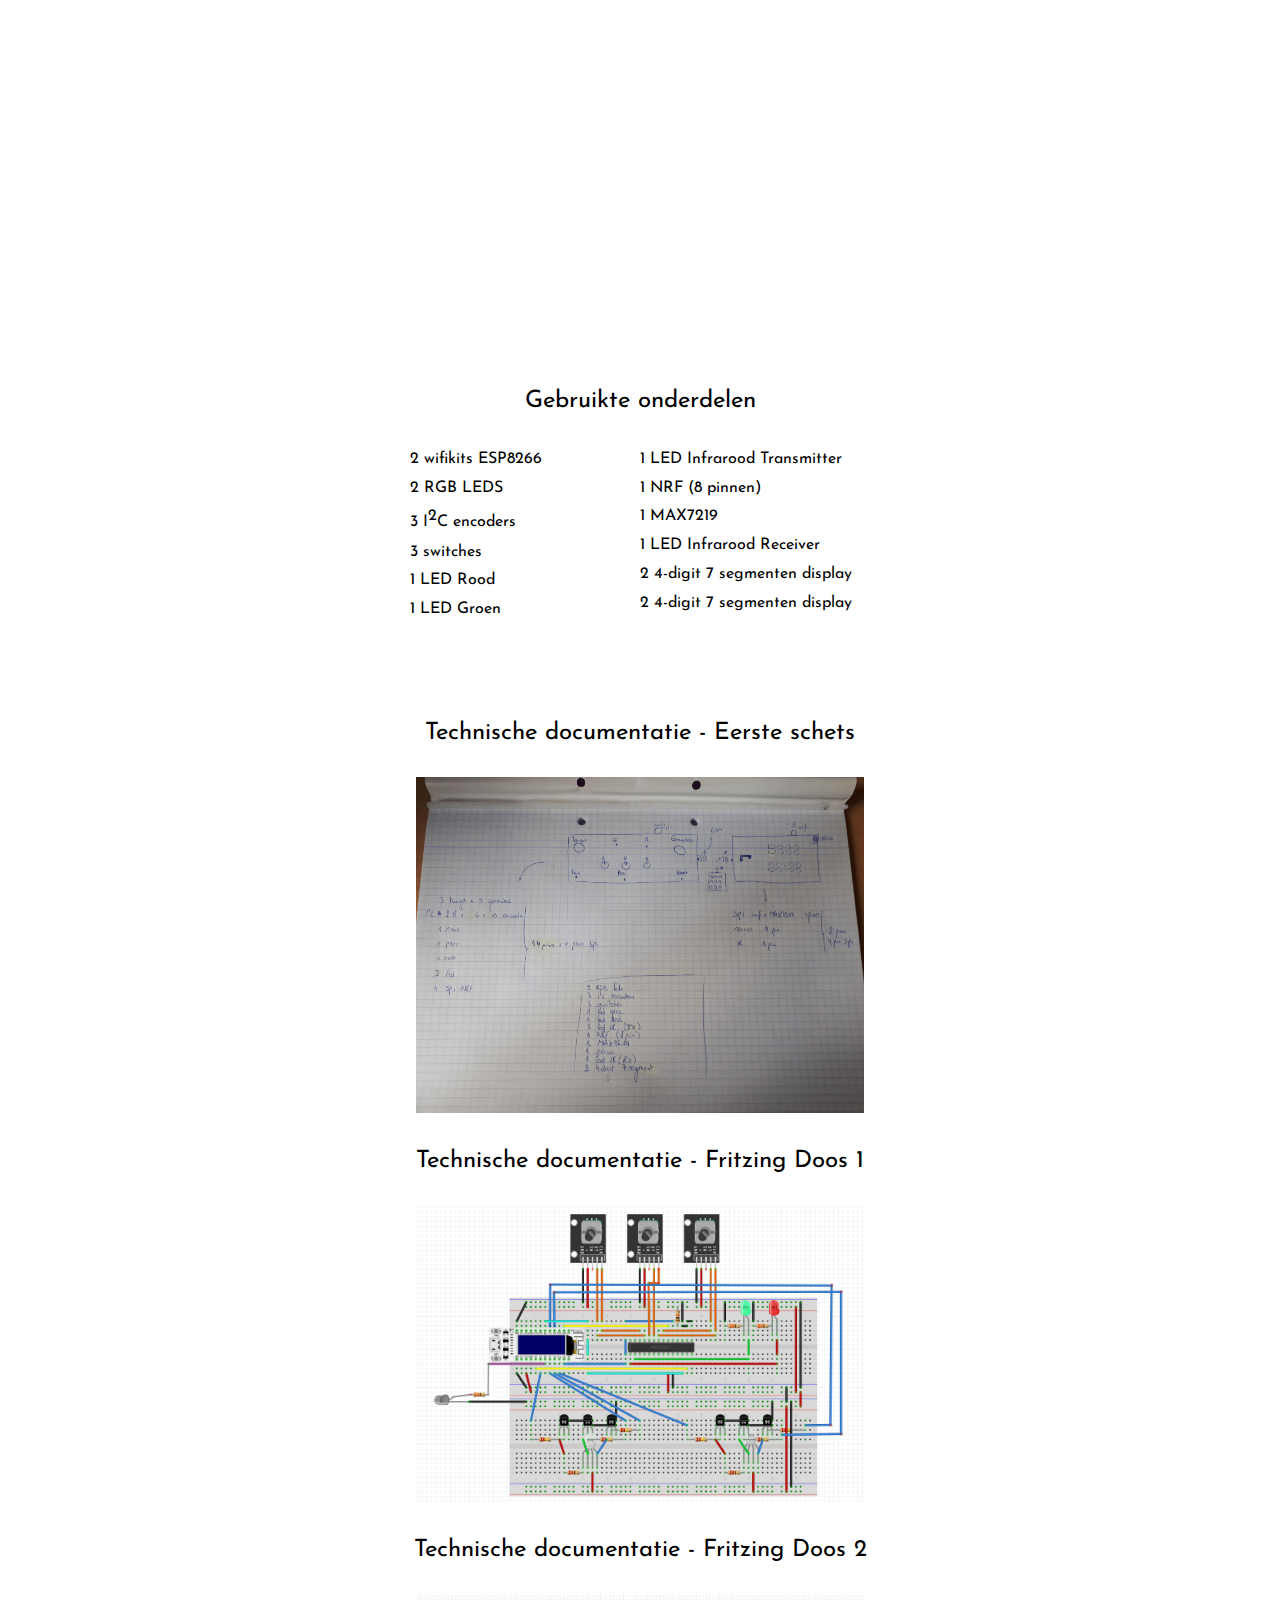
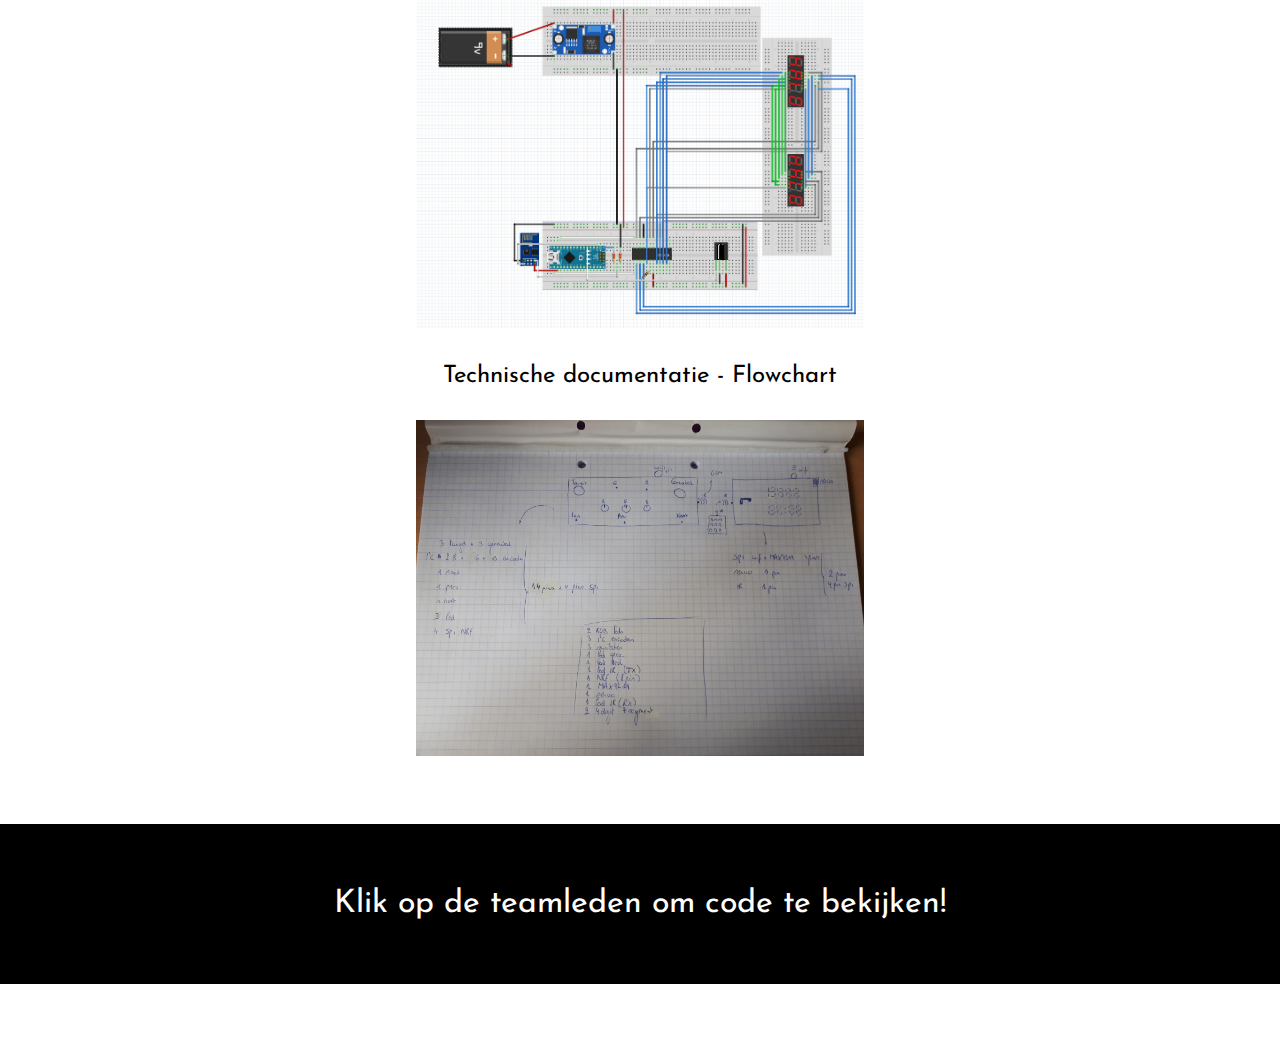
==== commit de28f1d0: "Video's en aanpassingen" ====
--- a/site/www/index.html
+++ b/site/www/index.html
@@ -87,7 +87,13 @@
                 </div>
             </div>
         </div>
+        <div class="video">
+            <iframe width="956" height="538" src="https://www.youtube.com/embed/zqznPgtbt-k" title="YouTube video player" frameborder="0" allow="accelerometer; autoplay; clipboard-write; encrypted-media; gyroscope; picture-in-picture" allowfullscreen></iframe>
+        </div>
 
+        <div class="video">
+            <iframe width="835" height="480" src="https://www.youtube.com/embed/4J0XjIeKeVY" title="YouTube video player" frameborder="0" allow="accelerometer; autoplay; clipboard-write; encrypted-media; gyroscope; picture-in-picture" allowfullscreen></iframe>
+        </div>
 
         <section>
             <h3>Gebruikte onderdelen</h3>
@@ -124,7 +130,7 @@
         <section>
             <h3>Technische documentatie - Fritzing Doos 1</h3>
             <div class="foto-container">
-                <img src="images/earlyDoc.jpg" alt="Flowchart">
+                <img src="images/schema.png" alt="Flowchart">
             </div>
         </section>
 
--- a/site/www/css/stijlblad.css
+++ b/site/www/css/stijlblad.css
@@ -149,4 +149,8 @@
     background-color: black;
     color: white;
     margin: 5% 0;
+}
+.video{
+    width:60%;
+    margin: 0 auto;
 }